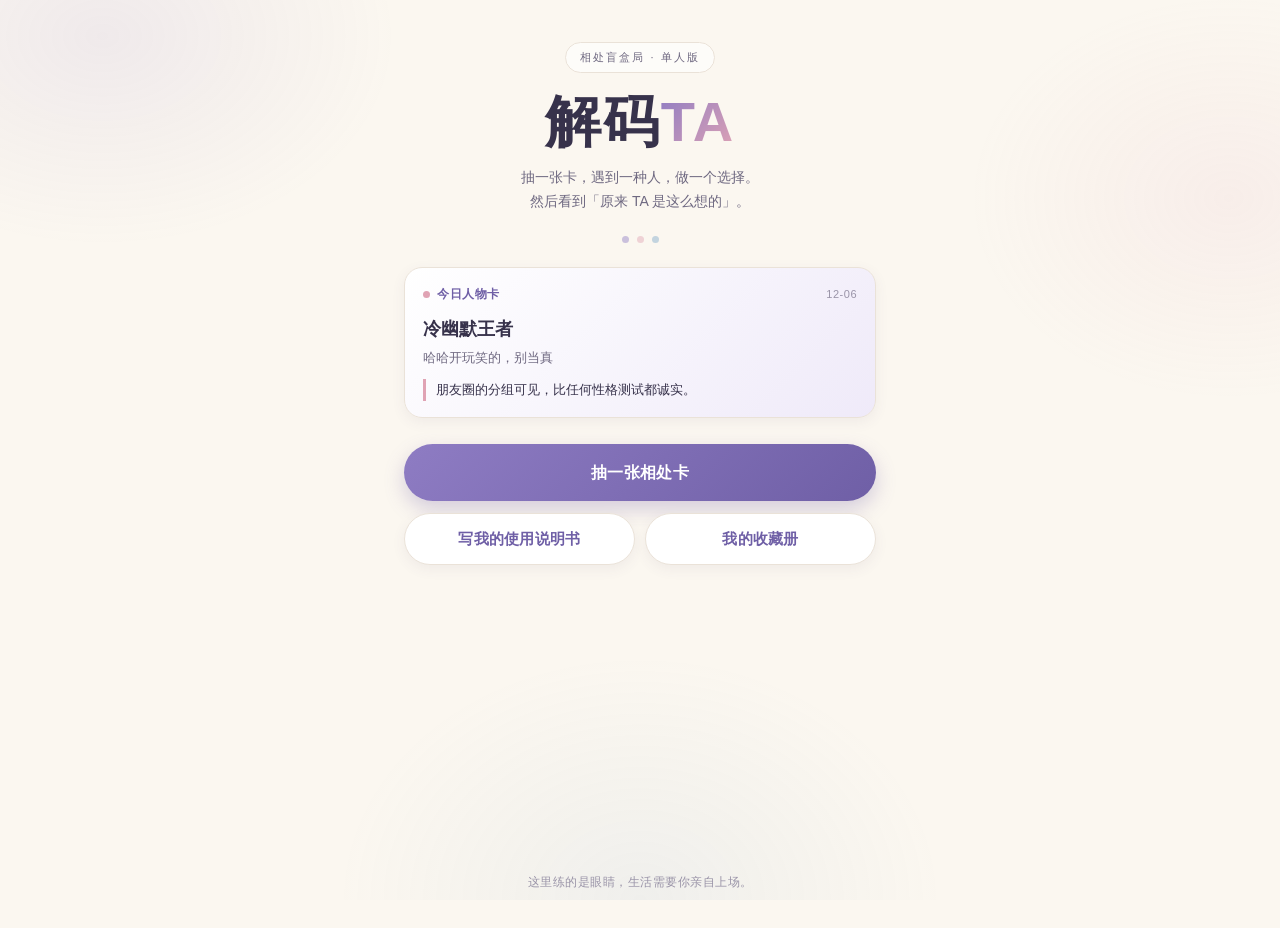
==== index.html @ 4af2cfa4 "Add files via upload first deploy" ====
<!DOCTYPE html>
<html lang="zh-CN">
<head>
  <meta charset="UTF-8" />
  <meta name="viewport" content="width=device-width, initial-scale=1.0, viewport-fit=cover, maximum-scale=1.0, user-scalable=no" />
  <meta name="theme-color" content="#FBF7F0" />
  <meta name="description" content="解码TA · 相处盲盒局 —— 抽一张卡，遇到一种人，做一个选择，然后看到「原来 TA 是这么想的」。" />
  <title>解码TA · 相处盲盒局</title>
  <link rel="stylesheet" href="css/style.css" />
</head>
<body>
  <div class="app" id="app">

    <!-- ============ 数据异常兜底（data.js 未加载时显示） ============ -->
    <section class="screen data-error" id="screen-error">
      <div class="err-card">
        <div class="err-mark" aria-hidden="true"></div>
        <h2>盲盒好像还没拆开</h2>
        <p id="errMessage">游戏数据没能成功加载。</p>
        <p class="err-tip">请确认 <code>js/data.js</code> 已放入 js 目录，<br />然后刷新页面再试一次。</p>
        <button class="btn btn-primary" id="btnRetry">重新加载</button>
      </div>
    </section>

    <!-- ============ 主舞台：所有页面靠 .active 显隐切换 ============ -->
    <main class="stage" id="stage">

      <!-- 首页 -->
      <section class="screen active" id="screen-home" data-screen="home">
        <header class="hero">
          <div class="hero-badge">相处盲盒局 · 单人版</div>
          <h1 class="hero-title">解码<span>TA</span></h1>
          <p class="hero-sub">抽一张卡，遇到一种人，做一个选择。<br />然后看到「原来 TA 是这么想的」。</p>
          <div class="hero-deco" aria-hidden="true"><i></i><i></i><i></i></div>
        </header>

        <!-- 每日一抽：当天首次进入自动呈现 -->
        <div class="daily-card" id="dailyCard" hidden>
          <div class="daily-head">
            <span class="daily-dot" aria-hidden="true"></span>
            <span>今日人物卡</span>
            <span class="daily-date" id="dailyDate"></span>
          </div>
          <div class="daily-body">
            <div class="daily-name" id="dailyName"></div>
            <div class="daily-intro" id="dailyIntro"></div>
            <div class="daily-quote" id="dailyQuote"></div>
          </div>
        </div>

        <div class="home-actions">
          <button class="btn btn-primary btn-lg" id="btnStart">抽一张相处卡</button>
          <div class="btn-row">
            <button class="btn btn-ghost" id="btnManual">写我的使用说明书</button>
            <button class="btn btn-ghost" id="btnCollection">我的收藏册</button>
          </div>
        </div>

        <footer class="home-footer">这里练的是眼睛，生活需要你亲自上场。</footer>
      </section>

      <!-- 抽卡页 -->
      <section class="screen" id="screen-draw" data-screen="draw">
        <div class="topbar">
          <button class="back-btn" data-back="home" aria-label="返回首页">返回</button>
          <span class="topbar-title">抽卡中</span>
          <span class="topbar-spacer"></span>
        </div>
        <p class="section-hint">正在为你抽取……</p>

        <div class="draw-cards">
          <!-- 人物卡：玩家遇到的人 -->
          <div class="flip-wrap" id="personaFlip">
            <div class="flip-card">
              <div class="flip-face flip-back">
                <div class="back-deco" aria-hidden="true"></div>
                <span class="back-label">人物卡</span>
              </div>
              <div class="flip-face flip-front">
                <div class="card-kicker">你遇到的人</div>
                <div class="persona-name" id="drawPersonaName"></div>
                <div class="tag-row" id="drawPersonaTags"></div>
                <p class="persona-intro" id="drawPersonaIntro"></p>
                <div class="tone-chip" id="drawPersonaTone"></div>
              </div>
            </div>
          </div>

          <!-- 情境卡：玩家与对方之间发生的冲突 -->
          <div class="flip-wrap" id="situationFlip">
            <div class="flip-card">
              <div class="flip-face flip-back">
                <div class="back-deco" aria-hidden="true"></div>
                <span class="back-label">情境卡</span>
              </div>
              <div class="flip-face flip-front">
                <div class="card-kicker">此刻的情境</div>
                <div class="sit-cat" id="drawSitCategory"></div>
                <p class="sit-text" id="drawSitText"></p>
                <div class="sit-index" id="drawSitIndex"></div>
              </div>
            </div>
          </div>
        </div>

        <div class="btn-row reroll-row">
          <button class="btn btn-ghost btn-reroll" id="btnRerollPersona" disabled>↻ 重抽人物卡</button>
          <button class="btn btn-ghost btn-reroll" id="btnRerollSituation" disabled>↻ 重抽情境卡</button>
        </div>
        <p class="draw-note">人物卡 = 你遇到的人；情境里的「TA」就是这张人物卡。TA 的雷区与渴望，揭晓后才会显现。重抽的人物卡也会计入图鉴收集。</p>
        <button class="btn btn-primary btn-lg" id="btnToChoice" disabled>就这一对，开始选择</button>
      </section>

      <!-- 三选一页 -->
      <section class="screen" id="screen-choice" data-screen="choice">
        <div class="topbar">
          <button class="back-btn" data-back="draw">返回</button>
          <span class="topbar-title">你的回应</span>
          <span class="topbar-spacer"></span>
        </div>
        <div class="context-card">
          <div class="ctx-row"><span class="ctx-key">遇到</span><span class="ctx-val" id="choicePersona"></span></div>
          <div class="ctx-row"><span class="ctx-key">情境</span><span class="ctx-val" id="choiceSituation"></span></div>
        </div>
        <p class="section-hint" id="choiceHint">面对 TA，你会怎么说？</p>
        <div class="option-list" id="optionList"></div>
      </section>

      <!-- 揭晓页：三段逐条展开 -->
      <section class="screen" id="screen-reveal" data-screen="reveal">
        <div class="topbar">
          <button class="back-btn" data-back="choice">返回</button>
          <span class="topbar-title">揭晓</span>
          <span class="topbar-spacer"></span>
        </div>
        <div class="reveal-context" id="revealContext"></div>
        <p class="section-hint">轻轻点开，看看 TA 心里在想什么</p>

        <div class="reveal-segments">
          <button type="button" class="seg seg-inner" data-seg="inner" aria-expanded="false">
            <span class="seg-label"><span class="seg-num">01</span> TA 的内心 OS</span>
            <span class="seg-body"></span>
            <span class="seg-more">点我展开</span>
          </button>
          <button type="button" class="seg seg-observer" data-seg="observer" aria-expanded="false">
            <span class="seg-label"><span class="seg-num">02</span> 旁观者视角</span>
            <span class="seg-body"></span>
            <span class="seg-more">点我展开</span>
          </button>
          <button type="button" class="seg seg-tip" data-seg="tip" aria-expanded="false">
            <span class="seg-label"><span class="seg-num">03</span> 一句友好提示</span>
            <span class="seg-body"></span>
            <span class="seg-more">点我展开</span>
          </button>
        </div>

        <button class="btn btn-primary btn-lg" id="btnClaim" hidden>收下，获得顿悟卡</button>
        <button class="btn btn-ghost btn-lg" id="btnTryOtherReveal" hidden>试试另外两个结局</button>
      </section>

      <!-- 顿悟卡页 -->
      <section class="screen" id="screen-enlightenment" data-screen="enlightenment">
        <div class="enlight-hero">
          <div class="enlight-kicker">获得顿悟卡</div>
          <div class="enlight-card" id="enlightCard">
            <div class="enlight-quote" id="enlightKey"></div>
            <div class="enlight-meta" id="enlightMeta"></div>
            <div class="enlight-seal" aria-hidden="true">顿悟</div>
          </div>
        </div>
        <div class="unlock-note" id="unlockNote"></div>
        <div class="btn-col">
          <button class="btn btn-primary btn-lg" id="btnShare">分享这张</button>
          <button class="btn btn-ghost btn-lg" id="btnTryOther">试试另外两个结局</button>
          <div class="btn-row">
            <button class="btn btn-ghost" id="btnReplay">再来一局</button>
            <button class="btn btn-ghost" id="btnHomeFromEnlight">回首页</button>
          </div>
        </div>
      </section>

      <!-- 写说明书：填写页 -->
      <section class="screen" id="screen-manual" data-screen="manual">
        <div class="topbar">
          <button class="back-btn" data-back="home">返回</button>
          <span class="topbar-title">我的使用说明书</span>
          <span class="topbar-spacer"></span>
        </div>
        <p class="section-hint">把「怎么用好你」写清楚，发给重要的人。</p>
        <form class="manual-form" id="manualForm">
          <div id="manualFields"></div>
          <button type="submit" class="btn btn-primary btn-lg">生成我的说明书</button>
        </form>
      </section>

      <!-- 写说明书：图片预览页 -->
      <section class="screen" id="screen-manual-preview" data-screen="manual-preview">
        <div class="topbar">
          <button class="back-btn" data-back="manual">返回修改</button>
          <span class="topbar-title">预览</span>
          <span class="topbar-spacer"></span>
        </div>
        <div class="preview-wrap"><img id="manualImage" alt="我的使用说明书" /></div>
        <div class="btn-col">
          <button class="btn btn-primary btn-lg" id="btnSaveManual">保存图片</button>
          <button class="btn btn-ghost" id="btnManualAgain">再写一份</button>
        </div>
      </section>

      <!-- 收藏册 -->
      <section class="screen" id="screen-collection" data-screen="collection">
        <div class="topbar">
          <button class="back-btn" data-back="home">返回</button>
          <span class="topbar-title">我的收藏册</span>
          <span class="topbar-spacer"></span>
        </div>
        <div class="tabs" role="tablist" aria-label="收藏册分类">
          <button type="button" class="tab active" data-tab="enlightenments" role="tab" aria-selected="true">顿悟卡</button>
          <button type="button" class="tab" data-tab="achievements" role="tab" aria-selected="false">成就</button>
          <button type="button" class="tab" data-tab="codex" role="tab" aria-selected="false">人物图鉴</button>
        </div>
        <button type="button" class="btn btn-ghost review-btn" id="btnViewManual">回看我的说明书</button>
        <div class="tab-panels">
          <div class="tab-panel active" id="panel-enlightenments" role="tabpanel"></div>
          <div class="tab-panel" id="panel-achievements" role="tabpanel"></div>
          <div class="tab-panel" id="panel-codex" role="tabpanel"></div>
        </div>
      </section>

    </main>

    <!-- 成就 / 提示浮层 -->
    <div class="toast-area" id="toastArea" aria-live="polite"></div>
  </div>

  <script src="js/data.js"></script>
  <script src="js/game.js"></script>
</body>
</html>
---- css/style.css ----
/* ============================================================
   解码TA · 相处盲盒局 — 样式表
   设计基调：温柔 / 清爽 / 手账 + 盲盒感
   约束：浅色主题、深色文字、无任何外部依赖
   ============================================================ */

:root {
  /* —— 配色（全部集中在此） —— */
  --bg: #FBF7F0;            /* 米白底 */
  --bg-soft: #F4EEE6;       /* 次级底 */
  --card: #FFFFFF;
  --ink: #37324B;           /* 深紫灰主文字 */
  --ink-soft: #6E6880;      /* 次级文字 */
  --ink-faint: #9A94A8;     /* 占位 / 灰显 */
  --line: #EAE2D8;          /* 描边 */
  --purple: #8E7CC3;
  --purple-deep: #6F5FA6;
  --purple-soft: #EFEAF9;
  --blue: #7FA8C9;
  --blue-soft: #E8F1F7;
  --pink: #E0A3B4;
  --pink-soft: #FBECEF;
  --gold: #C9A86A;
  /* —— 半透明色调（光斑 / 描边 / 印章） —— */
  --tint-purple-10: rgba(142,124,195,.10);
  --tint-purple-35: rgba(142,124,195,.35);
  --tint-pink-10:   rgba(224,163,180,.10);
  --tint-pink-60:   rgba(224,163,180,.60);
  --tint-blue-09:   rgba(127,168,201,.09);
  --tint-white-16:  rgba(255,255,255,.16);
  --tint-white-35:  rgba(255,255,255,.35);
  --tint-white-45:  rgba(255,255,255,.45);
  --tint-white-60:  rgba(255,255,255,.60);
  --tint-seal-75:   rgba(180,103,124,.75);
  /* —— 阴影 —— */
  --shadow-sm: 0 4px 14px rgba(78, 66, 107, .07);
  --shadow-md: 0 10px 30px rgba(78, 66, 107, .10);
  --shadow-lg: 0 18px 46px rgba(78, 66, 107, .16);
  --shadow-btn: 0 8px 20px rgba(111, 95, 166, .28);
  --shadow-btn-hover: 0 12px 26px rgba(111, 95, 166, .34);
  --r-sm: 12px;
  --r-md: 18px;
  --r-lg: 26px;
  --r-pill: 999px;
  --ease: cubic-bezier(.22, .8, .32, 1);
}

* { box-sizing: border-box; -webkit-tap-highlight-color: transparent; }

html, body { margin: 0; padding: 0; }

body {
  min-height: 100vh;
  background: var(--bg);
  color: var(--ink);
  font-family: -apple-system, BlinkMacSystemFont, "PingFang SC", "Hiragino Sans GB",
               "Microsoft YaHei", "Source Han Sans SC", "Noto Sans CJK SC", sans-serif;
  font-size: 15px;
  line-height: 1.7;
  -webkit-font-smoothing: antialiased;
}

/* 背景的柔和光斑，纯 CSS 无图片 */
body::before {
  content: "";
  position: fixed;
  inset: 0;
  pointer-events: none;
  background:
    radial-gradient(420px 300px at 8% 4%, var(--tint-purple-10), transparent 70%),
    radial-gradient(360px 280px at 96% 22%, var(--tint-pink-10), transparent 72%),
    radial-gradient(420px 340px at 50% 100%, var(--tint-blue-09), transparent 72%);
  z-index: 0;
}

.app {
  position: relative;
  z-index: 1;
  max-width: 520px;
  margin: 0 auto;
  min-height: 100vh;
  padding: 0 18px calc(28px + env(safe-area-inset-bottom));
}

/* ============ 屏幕显隐 ============ */
.screen { display: none; }
.screen.active {
  display: flex;
  flex-direction: column;
  min-height: 100vh;
  animation: screenIn .42s var(--ease) both;
}
@keyframes screenIn {
  from { opacity: 0; transform: translateY(10px); }
  to   { opacity: 1; transform: translateY(0); }
}

/* ============ 通用组件 ============ */
.btn {
  appearance: none;
  border: 0;
  font: inherit;
  cursor: pointer;
  border-radius: var(--r-pill);
  padding: 12px 20px;
  font-size: 15px;
  font-weight: 600;
  letter-spacing: .3px;
  transition: transform .18s var(--ease), box-shadow .18s var(--ease), opacity .18s;
  display: inline-flex;
  align-items: center;
  justify-content: center;
  text-align: center;
}
.btn:active { transform: scale(.97); }
.btn:disabled { opacity: .45; cursor: not-allowed; transform: none; }

.btn-primary {
  color: #fff;
  background: linear-gradient(135deg, var(--purple) 0%, var(--purple-deep) 100%);
  box-shadow: var(--shadow-btn);
}
.btn-primary:not(:disabled):hover { box-shadow: var(--shadow-btn-hover); }

.btn-ghost {
  color: var(--purple-deep);
  background: var(--card);
  border: 1px solid var(--line);
  box-shadow: var(--shadow-sm);
}
.btn-lg { padding: 15px 24px; font-size: 16px; width: 100%; }

.btn-row { display: flex; gap: 10px; }
.btn-row .btn { flex: 1; }
.btn-col { display: flex; flex-direction: column; gap: 10px; margin-top: 18px; }

.topbar {
  display: flex;
  align-items: center;
  gap: 10px;
  padding: 18px 0 8px;
  min-height: 56px;
}
.topbar-title { font-size: 15px; font-weight: 700; letter-spacing: .5px; }
.topbar-spacer, .back-btn { min-width: 52px; }
.back-btn {
  appearance: none; border: 0; background: transparent;
  color: var(--ink-soft); font: inherit; font-size: 14px;
  padding: 6px 0; cursor: pointer; text-align: left;
}
.back-btn::before { content: "‹"; margin-right: 4px; font-size: 20px; line-height: 0; }
.topbar-spacer { text-align: right; }

.section-hint {
  color: var(--ink-soft);
  font-size: 13.5px;
  margin: 10px 0 16px;
}

.card-kicker {
  display: inline-block;
  font-size: 11px;
  letter-spacing: 1.5px;
  color: var(--purple-deep);
  background: var(--purple-soft);
  border-radius: var(--r-pill);
  padding: 3px 12px;
  margin-bottom: 10px;
}

/* ============ 首页 ============ */
.hero { text-align: center; padding: 42px 0 24px; position: relative; }
.hero-badge {
  display: inline-block;
  font-size: 11px;
  letter-spacing: 2px;
  color: var(--ink-soft);
  border: 1px solid var(--line);
  background: var(--tint-white-60);
  border-radius: var(--r-pill);
  padding: 5px 14px;
  margin-bottom: 18px;
}
.hero-title {
  font-size: 56px;
  line-height: 1.1;
  margin: 0 0 14px;
  font-weight: 800;
  letter-spacing: 2px;
  color: var(--ink);
}
.hero-title span {
  background: linear-gradient(135deg, var(--purple), var(--pink));
  -webkit-background-clip: text;
  background-clip: text;
  color: transparent;
}
.hero-sub { color: var(--ink-soft); font-size: 14px; margin: 0; }
.hero-deco { display: flex; justify-content: center; gap: 8px; margin-top: 22px; }
.hero-deco i {
  width: 7px; height: 7px; border-radius: 50%;
  background: var(--purple); opacity: .45;
  animation: bob 2.2s var(--ease) infinite;
}
.hero-deco i:nth-child(2) { background: var(--pink); animation-delay: .25s; }
.hero-deco i:nth-child(3) { background: var(--blue); animation-delay: .5s; }
@keyframes bob { 0%,100% { transform: translateY(0); } 50% { transform: translateY(-6px); } }

.daily-card {
  background: linear-gradient(135deg, #fff 0%, var(--purple-soft) 100%);
  border: 1px solid var(--line);
  border-radius: var(--r-md);
  padding: 16px 18px;
  margin-bottom: 20px;
  box-shadow: var(--shadow-sm);
  animation: screenIn .5s var(--ease) both;
}
.daily-head {
  display: flex; align-items: center; gap: 7px;
  font-size: 12px; color: var(--purple-deep); font-weight: 700; letter-spacing: .5px;
}
.daily-dot { width: 7px; height: 7px; border-radius: 50%; background: var(--pink); }
.daily-date { margin-left: auto; font-weight: 400; color: var(--ink-faint); font-size: 11px; }
.daily-body { padding-top: 10px; }
.daily-name { font-size: 18px; font-weight: 700; }
.daily-intro { color: var(--ink-soft); font-size: 13px; margin-top: 2px; }
.daily-quote {
  margin-top: 10px; font-size: 13px; color: var(--ink);
  border-left: 3px solid var(--pink); padding-left: 10px;
}

.home-actions { display: flex; flex-direction: column; gap: 12px; margin-top: 6px; }
.home-footer {
  margin-top: auto;
  padding: 36px 10px 8px;
  text-align: center;
  font-size: 12px;
  color: var(--ink-faint);
  letter-spacing: .5px;
}

/* ============ 抽卡页：翻牌动画 ============ */
.draw-cards { display: flex; flex-direction: column; gap: 18px; perspective: 1200px; }

.flip-wrap { width: 100%; height: 216px; cursor: default; }
.flip-card {
  position: relative;
  width: 100%; height: 100%;
  transform-style: preserve-3d;
  transition: transform .85s var(--ease);
}
.flip-wrap.flipped .flip-card { transform: rotateY(180deg); }

.flip-face {
  position: absolute; inset: 0;
  -webkit-backface-visibility: hidden;
  backface-visibility: hidden;
  border-radius: var(--r-lg);
  padding: 20px 22px;
  display: flex;
  flex-direction: column;
  box-shadow: var(--shadow-md);
  overflow: hidden;
}
.flip-back {
  align-items: center; justify-content: center;
  color: #fff;
  background:
    radial-gradient(circle at 30% 25%, var(--tint-white-16), transparent 40%),
    linear-gradient(135deg, var(--blue), var(--purple));
}
#situationFlip .flip-back { background: linear-gradient(135deg, var(--pink), var(--purple)); }
.back-deco {
  position: absolute; width: 150px; height: 150px; border-radius: 50%;
  border: 1.5px dashed var(--tint-white-45); top: -55px; right: -40px;
}
.back-deco::after {
  content: ""; position: absolute; width: 90px; height: 90px; border-radius: 50%;
  border: 1.5px dashed var(--tint-white-35); bottom: 20px; left: -70px;
}
.back-label { font-size: 19px; font-weight: 700; letter-spacing: 4px; z-index: 1; }
.flip-front {
  transform: rotateY(180deg);
  background: var(--card);
  border: 1px solid var(--line);
}
.persona-name { font-size: 24px; font-weight: 800; line-height: 1.3; }
.tag-row { display: flex; flex-wrap: wrap; gap: 6px; margin-top: 8px; }
.tag-row .tag {
  font-size: 11px; color: var(--purple-deep);
  background: var(--purple-soft); border-radius: var(--r-pill); padding: 2px 9px;
}
.persona-intro { font-size: 14px; color: var(--ink-soft); margin: 10px 0 0; flex: 1; }
.tone-chip {
  align-self: flex-start; font-size: 11px; color: var(--blue);
  background: var(--blue-soft); border-radius: var(--r-pill); padding: 3px 10px;
}
.sit-cat { font-size: 12px; color: var(--pink); font-weight: 700; letter-spacing: 1px; }
.sit-text { font-size: 16px; font-weight: 600; line-height: 1.6; margin: 8px 0 0; flex: 1; }
.sit-index { font-size: 11px; color: var(--ink-faint); text-align: right; }

.reroll-row { margin-top: 4px; }
.btn-reroll {
  font-size: 13px;
  padding: 10px 12px;
  color: var(--pink);
  background: var(--card);
}
.btn-reroll:not(:disabled):hover { border-color: var(--pink); }
.btn-reroll:disabled { opacity: .5; }

.draw-note { font-size: 12px; color: var(--ink-faint); text-align: center; margin: 14px 4px 6px; }

/* ============ 三选一页 ============ */
.context-card {
  background: var(--card); border: 1px solid var(--line);
  border-radius: var(--r-md); padding: 14px 16px; box-shadow: var(--shadow-sm);
}
.ctx-row { display: flex; gap: 10px; font-size: 13.5px; padding: 4px 0; }
.ctx-key { color: var(--ink-faint); flex: 0 0 34px; }
.ctx-val { color: var(--ink); font-weight: 600; }

.option-list { display: flex; flex-direction: column; gap: 12px; }
.option {
  appearance: none; border: 1px solid var(--line); text-align: left;
  background: var(--card); border-radius: var(--r-md);
  padding: 16px 18px; font: inherit; cursor: pointer;
  box-shadow: var(--shadow-sm);
  display: flex; gap: 14px; align-items: flex-start;
  transition: transform .2s var(--ease), border-color .2s, box-shadow .2s, background .2s;
  animation: optIn .5s var(--ease) both;
}
.option:nth-child(2) { animation-delay: .08s; }
.option:nth-child(3) { animation-delay: .16s; }
@keyframes optIn { from { opacity: 0; transform: translateY(14px); } to { opacity: 1; transform: translateY(0); } }
.option:active { transform: scale(.985); }
.option:hover { border-color: var(--purple); box-shadow: var(--shadow-md); }
.opt-letter {
  flex: 0 0 30px; height: 30px; border-radius: 50%;
  display: flex; align-items: center; justify-content: center;
  font-size: 13px; font-weight: 700; color: var(--purple-deep); background: var(--purple-soft);
}
.option:nth-child(2) .opt-letter { color: #4E7A9C; background: var(--blue-soft); }
.option:nth-child(3) .opt-letter { color: #B4677C; background: var(--pink-soft); }
.opt-main { flex: 1; }
.opt-text { font-size: 14.5px; line-height: 1.6; }
.opt-intent { font-size: 11px; color: var(--ink-faint); margin-top: 6px; }
/* 换结局：已经看过揭晓的选项做淡化 + 小标签 */
.option.tried { background: var(--bg-soft); }
.option.tried .opt-text { color: var(--ink-soft); }
.opt-done {
  display: inline-block; margin-top: 8px; font-size: 11px;
  color: var(--purple-deep); background: var(--purple-soft);
  border-radius: var(--r-pill); padding: 2px 9px;
}

/* ============ 揭晓页：三段逐条展开 ============ */
.reveal-context {
  background: var(--bg-soft); border-radius: var(--r-sm);
  padding: 10px 14px; font-size: 13px; color: var(--ink-soft);
  border-left: 3px solid var(--blue);
}
.reveal-segments { display: flex; flex-direction: column; gap: 14px; }
.seg {
  appearance: none; text-align: left; font: inherit; cursor: pointer;
  background: var(--card); border: 1px solid var(--line);
  border-radius: var(--r-md); padding: 16px 18px;
  box-shadow: var(--shadow-sm); position: relative;
  transition: box-shadow .25s, border-color .25s, transform .2s var(--ease);
}
.seg:active { transform: scale(.99); }
.seg.open { border-color: var(--purple); box-shadow: var(--shadow-md); cursor: default; }
.seg-label {
  display: flex; align-items: center; gap: 9px;
  font-size: 14px; font-weight: 700; color: var(--ink);
}
.seg-num {
  font-size: 11px; color: var(--purple-deep); background: var(--purple-soft);
  border-radius: var(--r-pill); padding: 1px 8px; font-weight: 700;
}
.seg-observer .seg-num { color: #4E7A9C; background: var(--blue-soft); }
.seg-tip .seg-num { color: #B4677C; background: var(--pink-soft); }
.seg-body {
  display: block; max-height: 0; overflow: hidden;
  opacity: 0; font-size: 14px; color: var(--ink-soft);
  line-height: 1.85;
  transition: max-height .6s var(--ease), opacity .5s ease, margin .4s;
}
.seg.open .seg-body {
  max-height: 720px; opacity: 1;
  margin-top: 12px;
  animation: segFade .7s var(--ease) both;
}
@keyframes segFade {
  from { opacity: 0; transform: translateY(8px); }
  to   { opacity: 1; transform: translateY(0); }
}
.seg-more {
  display: block; font-size: 11px; color: var(--ink-faint); margin-top: 8px;
}
.seg.open .seg-more { display: none; }
#btnClaim { margin-top: 22px; animation: popIn .5s var(--ease) both; }
#btnTryOtherReveal { margin-top: 10px; animation: popIn .5s var(--ease) both; }
@keyframes popIn {
  from { opacity: 0; transform: scale(.94) translateY(8px); }
  to   { opacity: 1; transform: scale(1) translateY(0); }
}

/* ============ 顿悟卡页 ============ */
.enlight-hero { text-align: center; padding: 34px 0 8px; }
.enlight-kicker { font-size: 12px; letter-spacing: 3px; color: var(--purple-deep); margin-bottom: 16px; }
.enlight-card {
  position: relative;
  background: linear-gradient(150deg, #fff 0%, var(--pink-soft) 60%, var(--purple-soft) 100%);
  border: 1px solid var(--line);
  border-radius: var(--r-lg);
  padding: 44px 26px 34px;
  box-shadow: var(--shadow-lg);
  overflow: hidden;
  animation: cardGain .8s var(--ease) both;
}
@keyframes cardGain {
  0%   { opacity: 0; transform: scale(.7) rotate(-6deg) translateY(24px); }
  60%  { opacity: 1; transform: scale(1.04) rotate(1deg) translateY(0); }
  100% { opacity: 1; transform: scale(1) rotate(0) translateY(0); }
}
.enlight-card::before {
  content: ""; position: absolute; width: 190px; height: 190px; border-radius: 50%;
  border: 1px dashed var(--tint-purple-35); top: -80px; right: -70px;
}
.enlight-quote {
  position: relative; font-size: 21px; font-weight: 700; line-height: 1.6;
  color: var(--ink);
}
.enlight-quote::before { content: "「"; color: var(--pink); }
.enlight-quote::after  { content: "」"; color: var(--pink); }
.enlight-meta { position: relative; font-size: 12px; color: var(--ink-faint); margin-top: 18px; }
.enlight-seal {
  position: absolute; right: 16px; bottom: 12px;
  width: 46px; height: 46px; border-radius: 50%;
  border: 2px solid var(--tint-pink-60); color: var(--tint-seal-75);
  display: flex; align-items: center; justify-content: center;
  font-size: 11px; font-weight: 700; letter-spacing: 1px;
  transform: rotate(-14deg);
}
.unlock-note {
  margin: 18px 2px 0; font-size: 13px; color: var(--ink-soft);
  background: var(--blue-soft); border-radius: var(--r-sm); padding: 12px 14px;
  line-height: 1.8;
}
.unlock-note b { color: #4E7A9C; }

/* ============ 说明书填写页 ============ */
.manual-form { display: flex; flex-direction: column; gap: 14px; padding-bottom: 24px; }
.field { display: flex; flex-direction: column; gap: 6px; }
.field label { font-size: 13.5px; font-weight: 600; color: var(--ink); }
.field textarea {
  width: 100%; min-height: 62px; resize: vertical;
  font: inherit; font-size: 14px; color: var(--ink);
  border: 1px solid var(--line); border-radius: var(--r-sm);
  background: var(--card); padding: 11px 13px;
  outline: none; transition: border-color .2s, box-shadow .2s;
}
.field textarea:focus { border-color: var(--purple); box-shadow: 0 0 0 3px var(--purple-soft); }
.field textarea::placeholder { color: var(--ink-faint); }

/* ============ 说明书预览页 ============ */
.preview-wrap {
  background: var(--card); border: 1px solid var(--line); border-radius: var(--r-md);
  padding: 12px; box-shadow: var(--shadow-md); margin-top: 6px;
}
.preview-wrap img { display: block; width: 100%; height: auto; border-radius: var(--r-sm); }

/* ============ 收藏册 ============ */
.tabs {
  display: flex; gap: 6px; background: var(--bg-soft);
  border-radius: var(--r-pill); padding: 5px; margin: 10px 0 18px;
}
.tab {
  flex: 1; appearance: none; border: 0; font: inherit; cursor: pointer;
  font-size: 13px; color: var(--ink-soft); background: transparent;
  border-radius: var(--r-pill); padding: 9px 4px; transition: .2s;
}
.tab.active { color: var(--purple-deep); background: var(--card); font-weight: 700; box-shadow: var(--shadow-sm); }
.review-btn { width: 100%; margin: -4px 0 16px; font-size: 13px; padding: 10px 16px; }
.tab-panel { display: none; animation: screenIn .4s var(--ease) both; }
.tab-panel.active { display: block; }

.empty-state {
  text-align: center; color: var(--ink-faint); font-size: 13px;
  padding: 56px 20px; line-height: 1.9;
}
.empty-mark {
  width: 52px; height: 52px; border-radius: 50%;
  border: 1.5px dashed var(--purple); margin: 0 auto 14px; opacity: .5;
}

.coll-card {
  background: var(--card); border: 1px solid var(--line);
  border-radius: var(--r-md); padding: 14px 16px; margin-bottom: 12px;
  box-shadow: var(--shadow-sm);
}
.coll-quote { font-size: 15px; font-weight: 700; line-height: 1.6; }
.coll-source { font-size: 11px; color: var(--ink-faint); margin-top: 8px; }

.ach-item {
  display: flex; gap: 12px; align-items: flex-start;
  background: var(--card); border: 1px solid var(--line);
  border-radius: var(--r-md); padding: 13px 15px; margin-bottom: 10px;
  box-shadow: var(--shadow-sm);
}
.ach-item.locked { opacity: .5; filter: grayscale(1); }
.ach-icon {
  flex: 0 0 34px; height: 34px; border-radius: 50%;
  display: flex; align-items: center; justify-content: center;
  font-size: 13px; font-weight: 700; color: #fff;
  background: linear-gradient(135deg, var(--gold), var(--pink));
}
.ach-item.locked .ach-icon { background: var(--ink-faint); }
.ach-name { font-size: 14px; font-weight: 700; }
.ach-desc { font-size: 12px; color: var(--ink-soft); margin-top: 2px; }
.ach-reward { font-size: 11px; color: var(--gold); margin-top: 4px; }
.ach-status { margin-left: auto; font-size: 11px; color: var(--purple-deep); white-space: nowrap; }
.ach-item.locked .ach-status { color: var(--ink-faint); }

.codex-card {
  background: var(--card); border: 1px solid var(--line);
  border-radius: var(--r-md); padding: 14px 16px; margin-bottom: 12px;
  box-shadow: var(--shadow-sm);
}
.codex-head { display: flex; align-items: baseline; gap: 8px; }
.codex-id { font-size: 11px; color: var(--ink-faint); }
.codex-name { font-size: 15px; font-weight: 700; }
.codex-locked .codex-name { color: var(--ink-faint); }
.codex-tags { font-size: 11px; color: var(--purple-deep); margin-top: 4px; }
.codex-row { font-size: 12.5px; margin-top: 8px; line-height: 1.6; }
.codex-row b { color: var(--blue); }
.codex-row.trigger b { color: #B4677C; }
.codex-hint { font-size: 12px; color: var(--ink-faint); margin-top: 8px; font-style: italic; }

/* ============ 提示浮层 ============ */
.toast-area {
  position: fixed; top: 12px; left: 0; right: 0; z-index: 99;
  display: flex; flex-direction: column; align-items: center; gap: 8px;
  pointer-events: none; padding: 0 16px;
}
.toast {
  width: 100%; max-width: 340px;
  background: var(--card); border: 1px solid var(--line);
  border-radius: var(--r-md); box-shadow: var(--shadow-lg);
  padding: 12px 16px; text-align: center;
  animation: toastIn .4s var(--ease) both;
}
.toast.out { animation: toastOut .35s var(--ease) both; }
@keyframes toastIn  { from { opacity: 0; transform: translateY(-16px) scale(.96); } to { opacity: 1; transform: none; } }
@keyframes toastOut { to { opacity: 0; transform: translateY(-12px) scale(.97); } }
.toast-title { font-size: 10px; letter-spacing: 3px; color: var(--gold); }
.toast-name { font-size: 15px; font-weight: 700; margin-top: 2px; }
.toast-desc { font-size: 12px; color: var(--ink-soft); }
.toast-msg { font-size: 13.5px; }

/* ============ 数据异常兜底页 ============ */
.data-error { align-items: center; justify-content: center; padding: 30px; }
.err-card {
  background: var(--card); border: 1px solid var(--line);
  border-radius: var(--r-lg); padding: 32px 24px; text-align: center;
  box-shadow: var(--shadow-md); max-width: 380px;
}
.err-mark {
  width: 56px; height: 56px; border-radius: 50%; margin: 0 auto 16px;
  border: 2px dashed var(--purple); position: relative;
}
.err-mark::after {
  content: "?"; position: absolute; inset: 0; display: flex; align-items: center;
  justify-content: center; color: var(--purple); font-size: 24px; font-weight: 700;
}
.err-card h2 { font-size: 19px; margin: 0 0 10px; }
.err-card p { font-size: 13.5px; color: var(--ink-soft); margin: 6px 0; }
.err-tip { font-size: 12px !important; color: var(--ink-faint) !important; }
.err-card code { background: var(--bg-soft); padding: 2px 6px; border-radius: 4px; }
.err-card .btn { margin-top: 18px; }

/* ============ 响应式：更宽屏幕居中留白 ============ */
@media (min-width: 521px) {
  .app { padding-left: 24px; padding-right: 24px; }
}
/* 小屏适配（375px 起） */
@media (max-width: 374px) {
  .app { padding-left: 14px; padding-right: 14px; }
  .hero-title { font-size: 48px; }
  .persona-name { font-size: 21px; }
  .enlight-quote { font-size: 19px; }
  .btn-row { gap: 8px; }
  .btn { padding-left: 14px; padding-right: 14px; }
}

/* 尊重系统减少动画偏好 */
@media (prefers-reduced-motion: reduce) {
  *, *::before, *::after { animation-duration: .01ms !important; transition-duration: .01ms !important; }
}
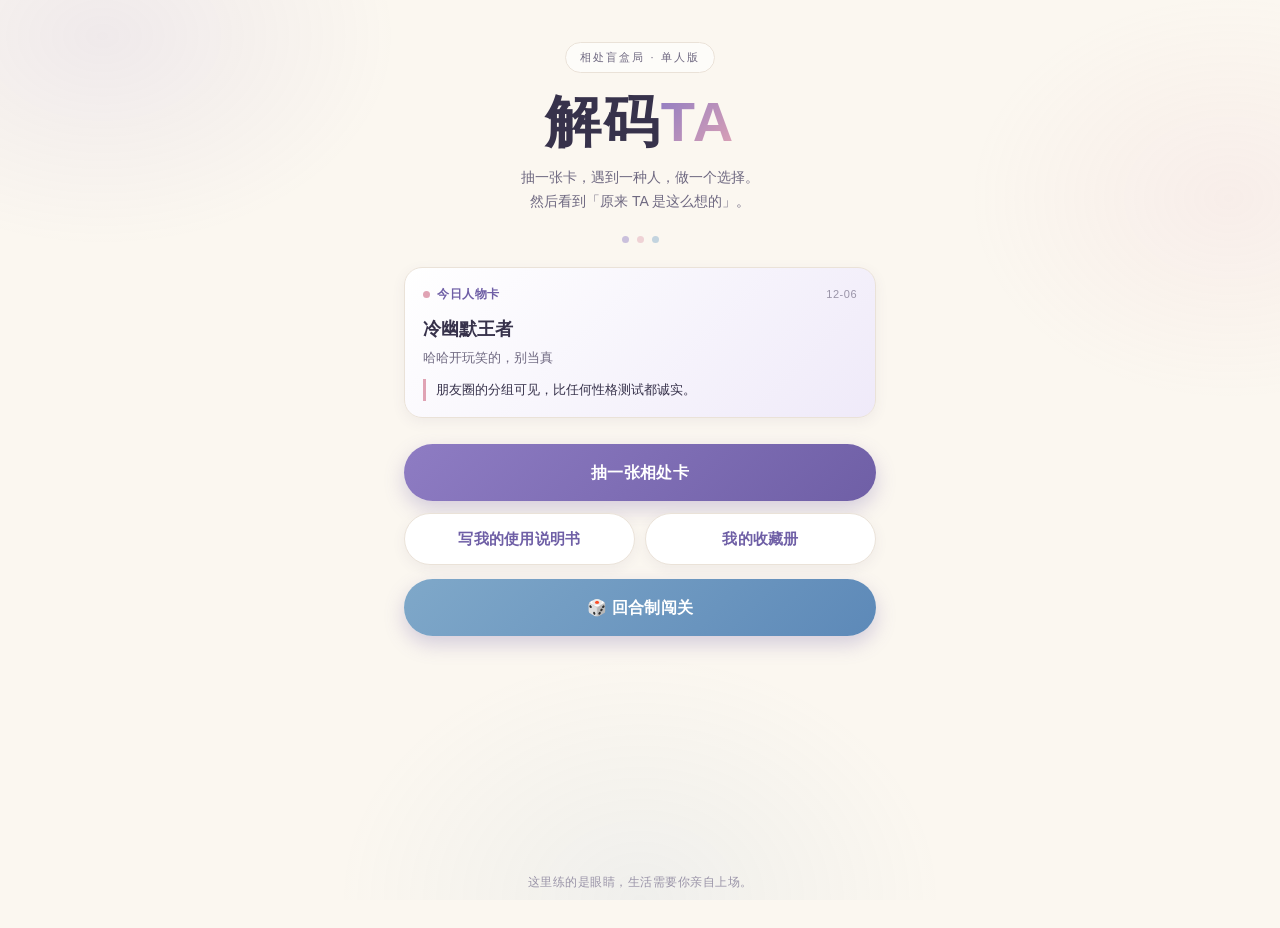
==== commit e08e49f4: "Add files via upload" ====
--- a/index.html
+++ b/index.html
@@ -54,6 +54,7 @@
             <button class="btn btn-ghost" id="btnManual">写我的使用说明书</button>
             <button class="btn btn-ghost" id="btnCollection">我的收藏册</button>
           </div>
+          <a class="btn btn-mode btn-lg" href="新版回合制/index.html">🎲 回合制闯关</a>
         </div>
 
         <footer class="home-footer">这里练的是眼睛，生活需要你亲自上场。</footer>
--- a/css/style.css
+++ b/css/style.css
@@ -128,6 +128,14 @@
   border: 1px solid var(--line);
   box-shadow: var(--shadow-sm);
 }
+.btn-mode {
+  color: #fff;
+  background: linear-gradient(135deg, var(--blue) 0%, #5d89b8 100%);
+  box-shadow: var(--shadow-btn);
+  text-decoration: none;
+  margin-top: 2px;
+}
+.btn-mode:hover { box-shadow: var(--shadow-btn-hover); }
 .btn-lg { padding: 15px 24px; font-size: 16px; width: 100%; }
 
 .btn-row { display: flex; gap: 10px; }
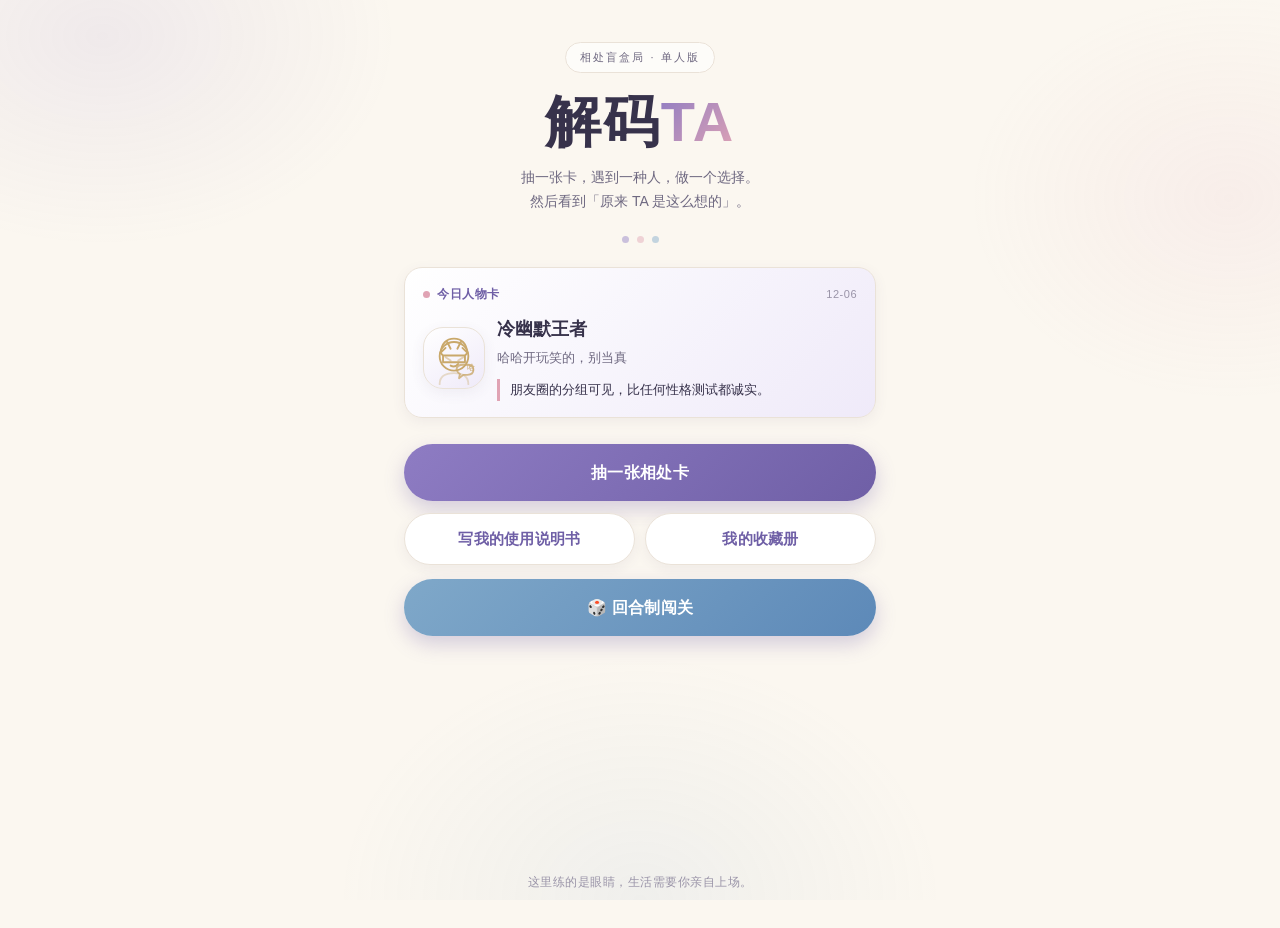
==== commit dbf5d27d: "Add files via upload" ====
--- a/index.html
+++ b/index.html
@@ -42,9 +42,12 @@
             <span class="daily-date" id="dailyDate"></span>
           </div>
           <div class="daily-body">
-            <div class="daily-name" id="dailyName"></div>
-            <div class="daily-intro" id="dailyIntro"></div>
-            <div class="daily-quote" id="dailyQuote"></div>
+            <div class="daily-art" id="dailyArt" aria-hidden="true"></div>
+            <div class="daily-text">
+              <div class="daily-name" id="dailyName"></div>
+              <div class="daily-intro" id="dailyIntro"></div>
+              <div class="daily-quote" id="dailyQuote"></div>
+            </div>
           </div>
         </div>
 
@@ -54,7 +57,7 @@
             <button class="btn btn-ghost" id="btnManual">写我的使用说明书</button>
             <button class="btn btn-ghost" id="btnCollection">我的收藏册</button>
           </div>
-          <a class="btn btn-mode btn-lg" href="新版回合制/index.html">🎲 回合制闯关</a>
+          <a class="btn btn-mode btn-lg" href="回合制/index.html">🎲 回合制闯关</a>
         </div>
 
         <footer class="home-footer">这里练的是眼睛，生活需要你亲自上场。</footer>
@@ -77,10 +80,15 @@
                 <div class="back-deco" aria-hidden="true"></div>
                 <span class="back-label">人物卡</span>
               </div>
-              <div class="flip-face flip-front">
-                <div class="card-kicker">你遇到的人</div>
-                <div class="persona-name" id="drawPersonaName"></div>
-                <div class="tag-row" id="drawPersonaTags"></div>
+              <div class="flip-face flip-front persona-front">
+                <div class="persona-top">
+                  <div class="persona-art" id="drawPersonaArt" aria-hidden="true"></div>
+                  <div class="persona-meta">
+                    <div class="card-kicker">你遇到的人</div>
+                    <div class="persona-name" id="drawPersonaName"></div>
+                    <div class="tag-row" id="drawPersonaTags"></div>
+                  </div>
+                </div>
                 <p class="persona-intro" id="drawPersonaIntro"></p>
                 <div class="tone-chip" id="drawPersonaTone"></div>
               </div>
@@ -235,6 +243,7 @@
   </div>
 
   <script src="js/data.js"></script>
+  <script src="js/art.js"></script>
   <script src="js/game.js"></script>
 </body>
 </html>
--- a/css/style.css
+++ b/css/style.css
@@ -606,3 +606,71 @@
 @media (prefers-reduced-motion: reduce) {
   *, *::before, *::after { animation-duration: .01ms !important; transition-duration: .01ms !important; }
 }
+
+/* ============================================================
+   UI美化版 · 简笔画卡片增强（附加在原样式之后，不改动原规则）
+   ============================================================ */
+.art-c0 { color: #8E7CC3; }
+.art-c1 { color: #7FA8C9; }
+.art-c2 { color: #E0A3B4; }
+.art-c3 { color: #C9A86A; }
+.art-c4 { color: #7FB69A; }
+.art-c5 { color: #C08BA6; }
+
+/* 每日人物卡：左图右文 */
+.daily-body { display: flex; gap: 12px; align-items: center; }
+.daily-text { flex: 1; min-width: 0; }
+.daily-art {
+  flex: 0 0 62px; width: 62px; height: 62px; border-radius: 20px;
+  display: flex; align-items: center; justify-content: center;
+  background: linear-gradient(145deg, #fff, var(--purple-soft));
+  border: 1px solid var(--line); box-shadow: var(--shadow-sm);
+}
+.daily-art svg { width: 54px; height: 54px; }
+
+/* 抽卡页人物卡：头像 + 信息横排 */
+.persona-front { gap: 8px; }
+.persona-top { display: flex; gap: 12px; align-items: center; }
+.persona-art {
+  flex: 0 0 82px; width: 82px; height: 82px; border-radius: 26px;
+  display: flex; align-items: center; justify-content: center;
+  background: linear-gradient(150deg, #fff 0%, var(--purple-soft) 100%);
+  border: 1px solid var(--line); position: relative; overflow: hidden;
+}
+.persona-art::before {
+  content: ""; position: absolute; width: 60px; height: 60px; border-radius: 50%;
+  border: 1px dashed var(--tint-purple-35); top: -24px; right: -22px;
+}
+.persona-art svg { width: 70px; height: 70px; position: relative; }
+.persona-meta { flex: 1; min-width: 0; }
+.persona-meta .card-kicker { margin-bottom: 4px; }
+.persona-meta .tag-row { margin-top: 6px; }
+.persona-front .persona-intro { margin-top: 12px; flex: 0 0 auto; }
+
+/* 成就徽章：简笔画章面 */
+.ach-art {
+  flex: 0 0 46px; height: 46px; border-radius: 14px;
+  display: flex; align-items: center; justify-content: center;
+  color: #fff; background: linear-gradient(135deg, var(--gold) 0%, var(--pink) 100%);
+  border: 1px solid rgba(255,255,255,.55); box-shadow: 0 3px 10px rgba(201,168,106,.28);
+}
+.ach-art svg { width: 30px; height: 30px; }
+.ach-item.locked .ach-art {
+  background: var(--bg-soft); color: var(--ink-faint); border-color: var(--line); box-shadow: none;
+}
+
+/* 成就 toast 内的微型徽章 */
+.toast-ach { display: flex; align-items: center; gap: 10px; text-align: left; }
+.toast-ach .toast-ach-art { flex: 0 0 34px; height: 34px; color: #fff; }
+.toast-ach .toast-ach-art svg { width: 34px; height: 34px; }
+
+/* 人物图鉴：简笔头像 */
+.codex-card { display: flex; gap: 12px; align-items: flex-start; }
+.codex-art {
+  flex: 0 0 54px; width: 54px; height: 54px; border-radius: 18px;
+  display: flex; align-items: center; justify-content: center;
+  background: linear-gradient(150deg, #fff, var(--purple-soft)); border: 1px solid var(--line);
+}
+.codex-art svg { width: 46px; height: 46px; }
+.codex-locked .codex-art { filter: grayscale(1); opacity: .45; }
+.codex-body { flex: 1; min-width: 0; }
